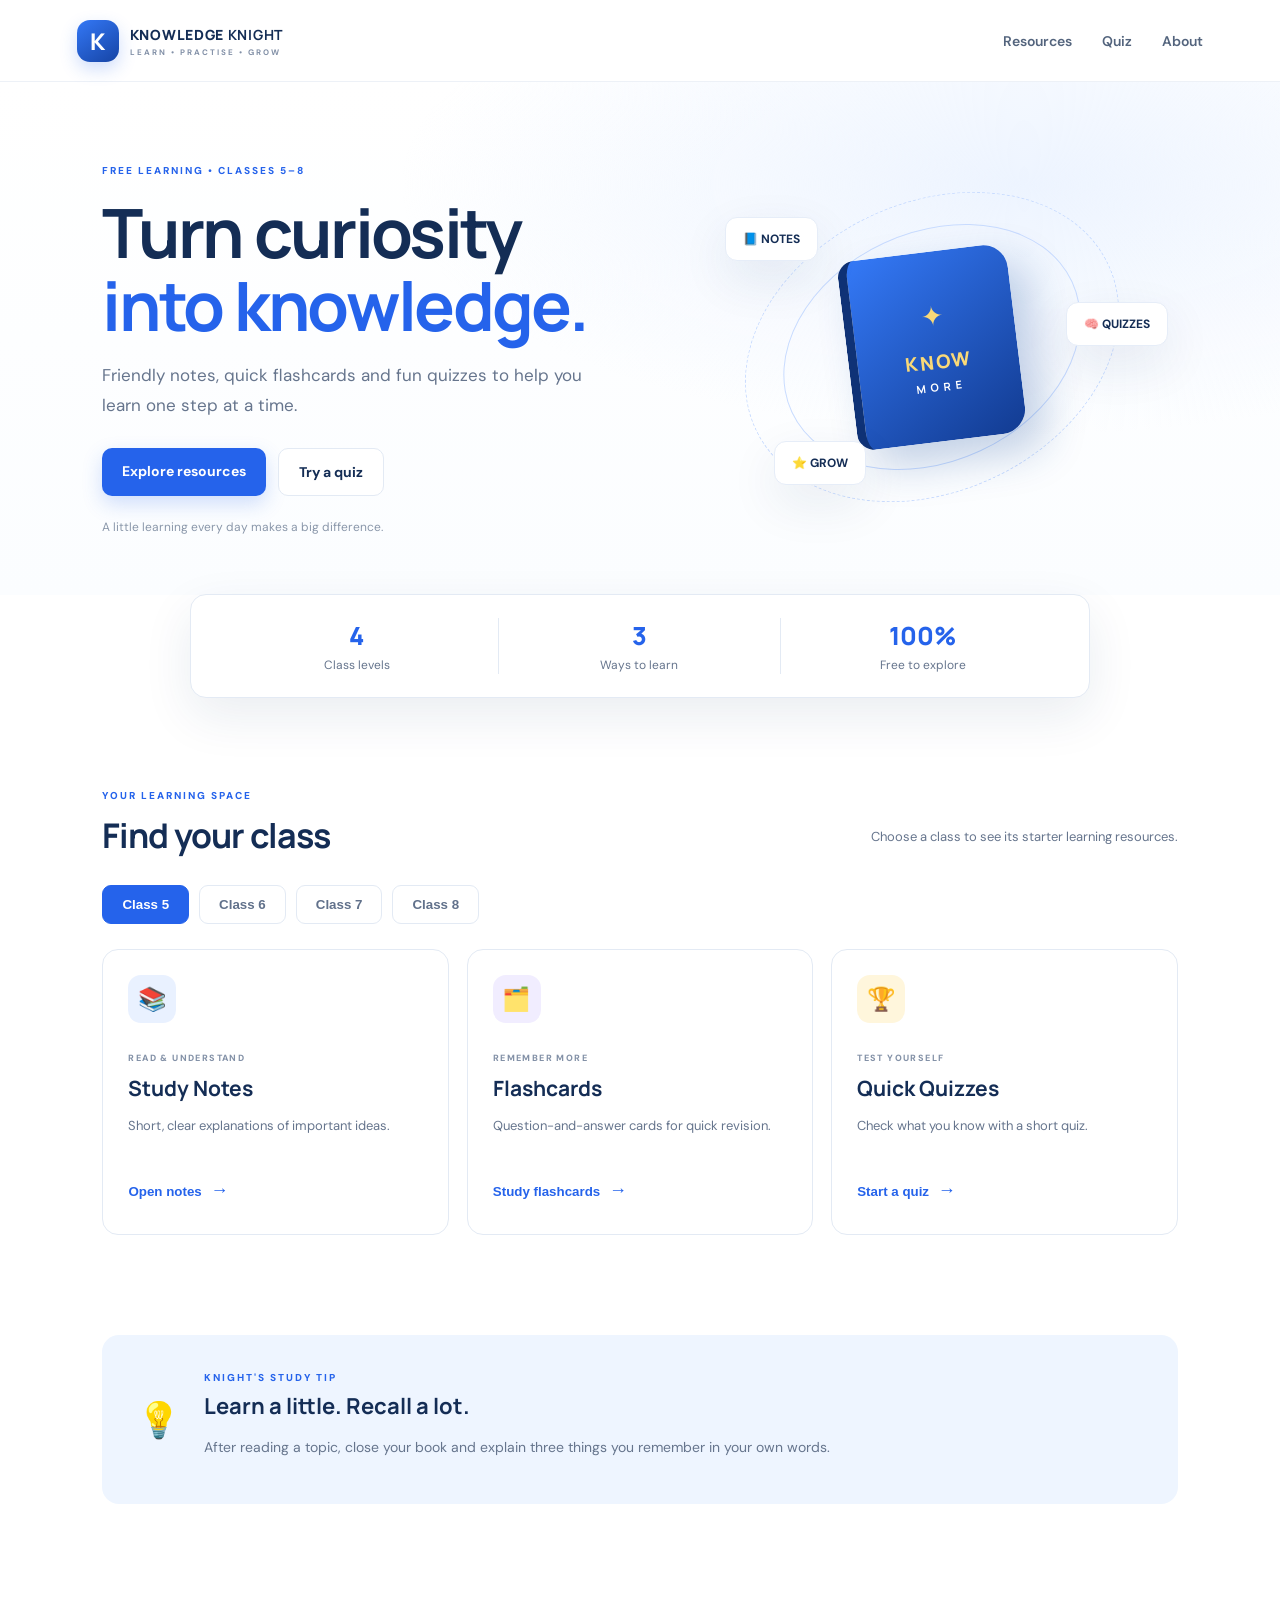
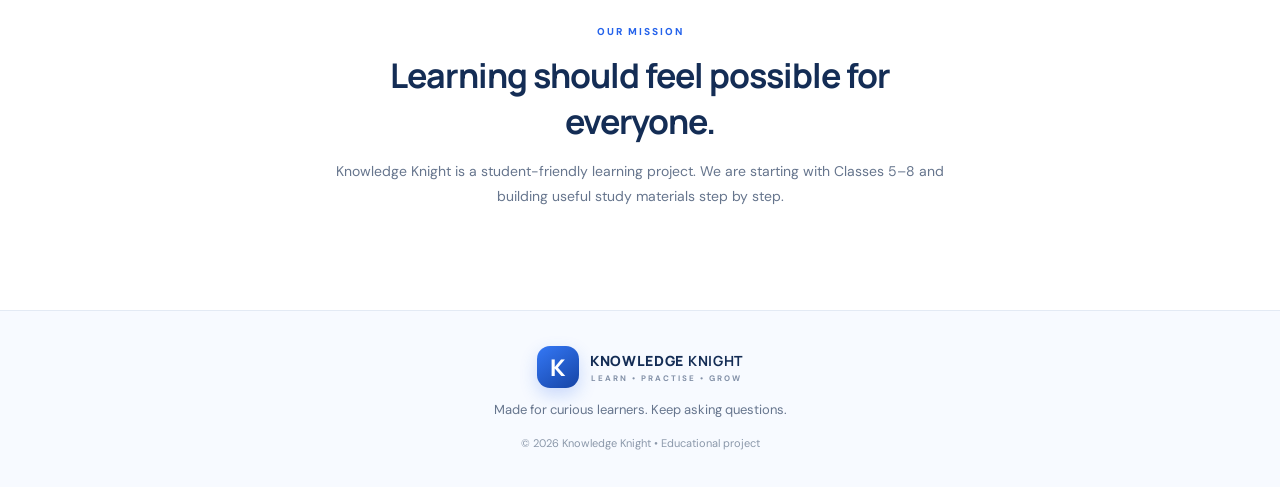
==== index.html @ db6063d5 "Add files via upload" ====
<!DOCTYPE html>
<html lang="en">
<head>
  <meta charset="UTF-8">
  <meta name="viewport" content="width=device-width, initial-scale=1.0">
  <meta name="description" content="Knowledge Knight — free study notes, flashcards and quizzes for Classes 5 to 8.">
  <title>Knowledge Knight | Learn. Practise. Grow.</title>
  <link rel="stylesheet" href="style.css">
</head>
<body>
  <header class="site-header">
    <a class="brand" href="#" aria-label="Knowledge Knight home">
      <span class="brand-mark">K</span>
      <span>KNOWLEDGE <b>KNIGHT</b><small>LEARN • PRACTISE • GROW</small></span>
    </a>
    <nav>
      <a href="#resources">Resources</a>
      <a href="#quiz">Quiz</a>
      <a href="#about">About</a>
    </nav>
  </header>

  <main>
    <section class="hero">
      <div class="hero-copy">
        <span class="eyebrow">FREE LEARNING • CLASSES 5–8</span>
        <h1>Turn curiosity<br><span>into knowledge.</span></h1>
        <p>Friendly notes, quick flashcards and fun quizzes to help you learn one step at a time.</p>
        <div class="hero-actions">
          <a class="btn primary" href="#resources">Explore resources</a>
          <a class="btn secondary" href="#quiz">Try a quiz</a>
        </div>
        <div class="hero-note">A little learning every day makes a big difference.</div>
      </div>
      <div class="hero-art" aria-hidden="true">
        <div class="orbit orbit-one"></div><div class="orbit orbit-two"></div>
        <div class="book">✦<span>KNOW</span><small>MORE</small></div>
        <div class="float-card card-a">📘 <b>NOTES</b></div>
        <div class="float-card card-b">🧠 <b>QUIZZES</b></div>
        <div class="float-card card-c">⭐ <b>GROW</b></div>
      </div>
    </section>

    <section class="quick-stats" aria-label="Platform features">
      <div><strong>4</strong><span>Class levels</span></div>
      <div><strong>3</strong><span>Ways to learn</span></div>
      <div><strong>100%</strong><span>Free to explore</span></div>
    </section>

    <section id="resources" class="section">
      <div class="section-heading">
        <div><span class="eyebrow">YOUR LEARNING SPACE</span><h2>Find your class</h2></div>
        <p>Choose a class to see its starter learning resources.</p>
      </div>
      <div class="class-picker" role="group" aria-label="Choose class">
        <button class="class-btn active" data-class="5">Class 5</button>
        <button class="class-btn" data-class="6">Class 6</button>
        <button class="class-btn" data-class="7">Class 7</button>
        <button class="class-btn" data-class="8">Class 8</button>
      </div>
      <div class="resource-grid">
        <article class="resource-card">
          <div class="resource-icon blue">📚</div><span class="tag">READ & UNDERSTAND</span>
          <h3>Study Notes</h3><p>Short, clear explanations of important ideas.</p>
          <button class="text-btn" data-open="notes">Open notes <span>→</span></button>
        </article>
        <article class="resource-card">
          <div class="resource-icon purple">🗂️</div><span class="tag">REMEMBER MORE</span>
          <h3>Flashcards</h3><p>Question-and-answer cards for quick revision.</p>
          <button class="text-btn" data-open="flashcards">Study flashcards <span>→</span></button>
        </article>
        <article class="resource-card">
          <div class="resource-icon yellow">🏆</div><span class="tag">TEST YOURSELF</span>
          <h3>Quick Quizzes</h3><p>Check what you know with a short quiz.</p>
          <button class="text-btn" data-open="quiz">Start a quiz <span>→</span></button>
        </article>
      </div>
    </section>

    <section id="learning-area" class="section learning-area" hidden>
      <div class="section-heading">
        <div><span class="eyebrow" id="content-eyebrow">CLASS 5</span><h2 id="content-title">Study notes</h2></div>
        <button class="close-btn" id="close-content" aria-label="Close resource">✕</button>
      </div>
      <div id="content-body"></div>
    </section>

    <section class="daily-tip">
      <div class="tip-icon">💡</div>
      <div><span class="eyebrow">KNIGHT'S STUDY TIP</span><h2>Learn a little. Recall a lot.</h2>
      <p>After reading a topic, close your book and explain three things you remember in your own words.</p></div>
    </section>

    <section id="about" class="about section">
      <span class="eyebrow">OUR MISSION</span><h2>Learning should feel possible for everyone.</h2>
      <p>Knowledge Knight is a student-friendly learning project. We are starting with Classes 5–8 and building useful study materials step by step.</p>
    </section>
  </main>

  <footer>
    <a class="brand footer-brand" href="#"><span class="brand-mark">K</span><span>KNOWLEDGE <b>KNIGHT</b><small>LEARN • PRACTISE • GROW</small></span></a>
    <p>Made for curious learners. Keep asking questions.</p>
    <small>© <span id="year"></span> Knowledge Knight • Educational project</small>
  </footer>
  <script src="script.js"></script>
</body>
</html>
---- style.css ----
@import url('https://fonts.googleapis.com/css2?family=DM+Sans:wght@400;500;600;700&family=Manrope:wght@500;600;700;800&display=swap');
:root{--navy:#142d55;--blue:#2563eb;--sky:#eaf2ff;--ink:#172b4d;--muted:#66758d;--line:#e3eaf4;--white:#fff;--shadow:0 18px 50px rgba(24,57,105,.09)}
*{box-sizing:border-box}html{scroll-behavior:smooth}body{margin:0;background:#fff;color:var(--ink);font-family:'DM Sans',sans-serif}a{color:inherit;text-decoration:none}.site-header{height:82px;padding:0 max(6vw,24px);display:flex;align-items:center;justify-content:space-between;border-bottom:1px solid #edf1f7;background:#ffffffed;position:sticky;top:0;z-index:5;backdrop-filter:blur(12px)}.brand{display:flex;align-items:center;gap:11px;font:800 14px Manrope,sans-serif;letter-spacing:.7px;color:var(--navy)}.brand-mark{width:42px;height:42px;border-radius:13px;background:linear-gradient(145deg,#3478f6,#1644a5);color:white;display:grid;place-items:center;font:800 23px Manrope;box-shadow:0 7px 17px #2563eb38}.brand small{display:block;font:700 8px 'DM Sans';letter-spacing:2px;color:#8290a7;margin-top:3px}.site-header nav{display:flex;gap:30px;color:#53647d;font-weight:600;font-size:14px}.site-header nav a:hover{color:var(--blue)}.hero{padding:76px max(8vw,28px) 60px;display:grid;grid-template-columns:1.05fr .95fr;align-items:center;gap:40px;background:radial-gradient(ellipse at 80% 20%,#edf4ff 0,transparent 43%),linear-gradient(180deg,#fff,#fbfdff)}.eyebrow{font-size:10px;font-weight:800;letter-spacing:2px;color:var(--blue)}h1,h2,h3{font-family:Manrope,sans-serif;color:var(--navy)}h1{font-size:clamp(42px,5.4vw,68px);line-height:1.08;letter-spacing:-2.7px;margin:17px 0}h1 span{color:var(--blue)}.hero-copy>p{font-size:17px;line-height:1.8;color:var(--muted);max-width:490px}.hero-actions{display:flex;gap:12px;margin-top:27px}.btn{padding:14px 20px;border-radius:10px;font-weight:700;font-size:14px;display:inline-block}.primary{background:var(--blue);color:#fff;box-shadow:0 8px 20px #2563eb35}.secondary{background:#fff;border:1px solid var(--line);color:var(--navy)}.hero-note{margin-top:23px;font-size:12px;color:#8a97aa}.hero-art{height:340px;position:relative;display:grid;place-items:center}.orbit{position:absolute;border:1px solid #c9dcff;border-radius:50%;transform:rotate(-25deg)}.orbit-one{width:310px;height:230px}.orbit-two{width:390px;height:290px;border-style:dashed}.book{width:170px;height:190px;border-radius:17px 25px 25px 17px;background:linear-gradient(145deg,#3479f7,#123b91);box-shadow:18px 20px 40px #174b9c40;color:#f9d978;display:flex;align-items:center;justify-content:center;flex-direction:column;font-size:27px;transform:rotate(-7deg);border-left:9px solid #0f3276}.book span{font:800 19px Manrope;letter-spacing:2px;margin-top:15px}.book small{font:700 11px Manrope;letter-spacing:5px;color:#fff;margin-top:5px}.float-card{position:absolute;background:white;border:1px solid #e6edf8;box-shadow:var(--shadow);padding:13px 17px;border-radius:12px;font-size:12px;color:var(--navy)}.card-a{top:40px;left:8%}.card-b{right:2%;top:125px}.card-c{bottom:32px;left:18%}.quick-stats{margin:-1px auto 0;max-width:900px;padding:23px 25px;display:grid;grid-template-columns:repeat(3,1fr);background:white;border:1px solid var(--line);border-radius:16px;box-shadow:var(--shadow);position:relative}.quick-stats div{text-align:center;border-right:1px solid var(--line)}.quick-stats div:last-child{border:0}.quick-stats strong{display:block;font:800 25px Manrope;color:var(--blue)}.quick-stats span{font-size:12px;color:var(--muted)}.section{padding:85px max(8vw,28px)}.section-heading{display:flex;justify-content:space-between;align-items:end;gap:20px;margin-bottom:27px}.section-heading h2,.about h2{font-size:34px;letter-spacing:-1px;margin:8px 0 0}.section-heading p{color:var(--muted);font-size:13px}.class-picker{display:flex;gap:10px;margin-bottom:25px;flex-wrap:wrap}.class-btn{border:1px solid var(--line);background:white;color:#61718b;padding:11px 19px;border-radius:9px;font-weight:700;cursor:pointer}.class-btn.active,.class-btn:hover{background:var(--blue);color:white;border-color:var(--blue)}.resource-grid{display:grid;grid-template-columns:repeat(3,1fr);gap:18px}.resource-card{border:1px solid var(--line);border-radius:16px;padding:25px;background:white;transition:.2s}.resource-card:hover{transform:translateY(-5px);box-shadow:var(--shadow)}.resource-icon{width:48px;height:48px;border-radius:13px;display:grid;place-items:center;font-size:23px;margin-bottom:22px}.blue{background:#e9f1ff}.purple{background:#f1edff}.yellow{background:#fff6dc}.tag{font-size:9px;letter-spacing:1.4px;color:#8391a7;font-weight:800}.resource-card h3{font-size:21px;margin:8px 0}.resource-card p{font-size:13px;line-height:1.7;color:var(--muted);min-height:44px}.text-btn{border:0;background:none;padding:8px 0;color:var(--blue);font-weight:800;cursor:pointer}.text-btn span{font-size:18px;margin-left:5px}.learning-area{padding-top:10px;background:#f8fbff;border-top:1px solid var(--line);border-bottom:1px solid var(--line)}.close-btn{border:1px solid var(--line);background:white;border-radius:9px;padding:10px 13px;cursor:pointer}.content-panel{background:white;border:1px solid var(--line);border-radius:14px;padding:24px;line-height:1.8;color:#52627a}.content-panel h3{margin-top:0}.flashcard{border:1px solid #dce7f8;border-radius:14px;padding:28px;text-align:center;background:linear-gradient(140deg,#f7faff,#fff);max-width:550px;margin:12px auto}.flashcard strong{display:block;font:700 21px Manrope;color:var(--navy);margin:18px 0}.quiz-question{background:#fff;border:1px solid var(--line);padding:20px;border-radius:13px;margin:13px 0}.quiz-question h3{font-size:16px}.answer{display:block;width:100%;text-align:left;padding:11px 13px;margin:8px 0;border:1px solid var(--line);border-radius:9px;background:#fff;color:var(--ink);cursor:pointer}.answer:hover{border-color:var(--blue);background:#f4f8ff}.answer.correct{border-color:#20a36b;background:#eafff4}.answer.wrong{border-color:#dc5555;background:#fff0f0}.daily-tip{margin:15px max(8vw,28px) 30px;padding:30px 35px;background:#eef5ff;border-radius:17px;display:flex;align-items:center;gap:23px}.tip-icon{font-size:35px}.daily-tip h2{margin:5px 0;font-size:22px}.daily-tip p,.about p{color:var(--muted);line-height:1.8;font-size:14px}.about{max-width:900px;text-align:center;margin:auto}.about h2{max-width:650px;margin:12px auto}.about p{max-width:620px;margin:15px auto}footer{padding:35px max(8vw,28px);background:#f7faff;text-align:center;border-top:1px solid var(--line)}.footer-brand{justify-content:center}footer p{font-size:13px;color:var(--muted)}footer>small{font-size:11px;color:#8b98aa}
@media(max-width:760px){.site-header{height:auto;min-height:72px;padding:14px 20px;align-items:flex-start;gap:15px}.site-header nav{gap:13px;flex-wrap:wrap;justify-content:flex-end;font-size:12px;padding-top:10px}.hero{grid-template-columns:1fr;padding-top:55px}.hero-art{height:280px}.quick-stats{margin:0 18px}.section{padding:65px 22px}.section-heading{display:block}.resource-grid{grid-template-columns:1fr}.resource-card p{min-height:0}.daily-tip{margin:10px 20px 25px;padding:23px;align-items:flex-start}.section-heading h2,.about h2{font-size:29px}}
@media(max-width:430px){.brand{font-size:11px}.brand-mark{width:36px;height:36px}.site-header nav{gap:9px;font-size:11px}.hero-actions{flex-wrap:wrap}.orbit-two{width:320px}.quick-stats{padding:18px 8px}.quick-stats strong{font-size:21px}.quick-stats span{font-size:10px}}
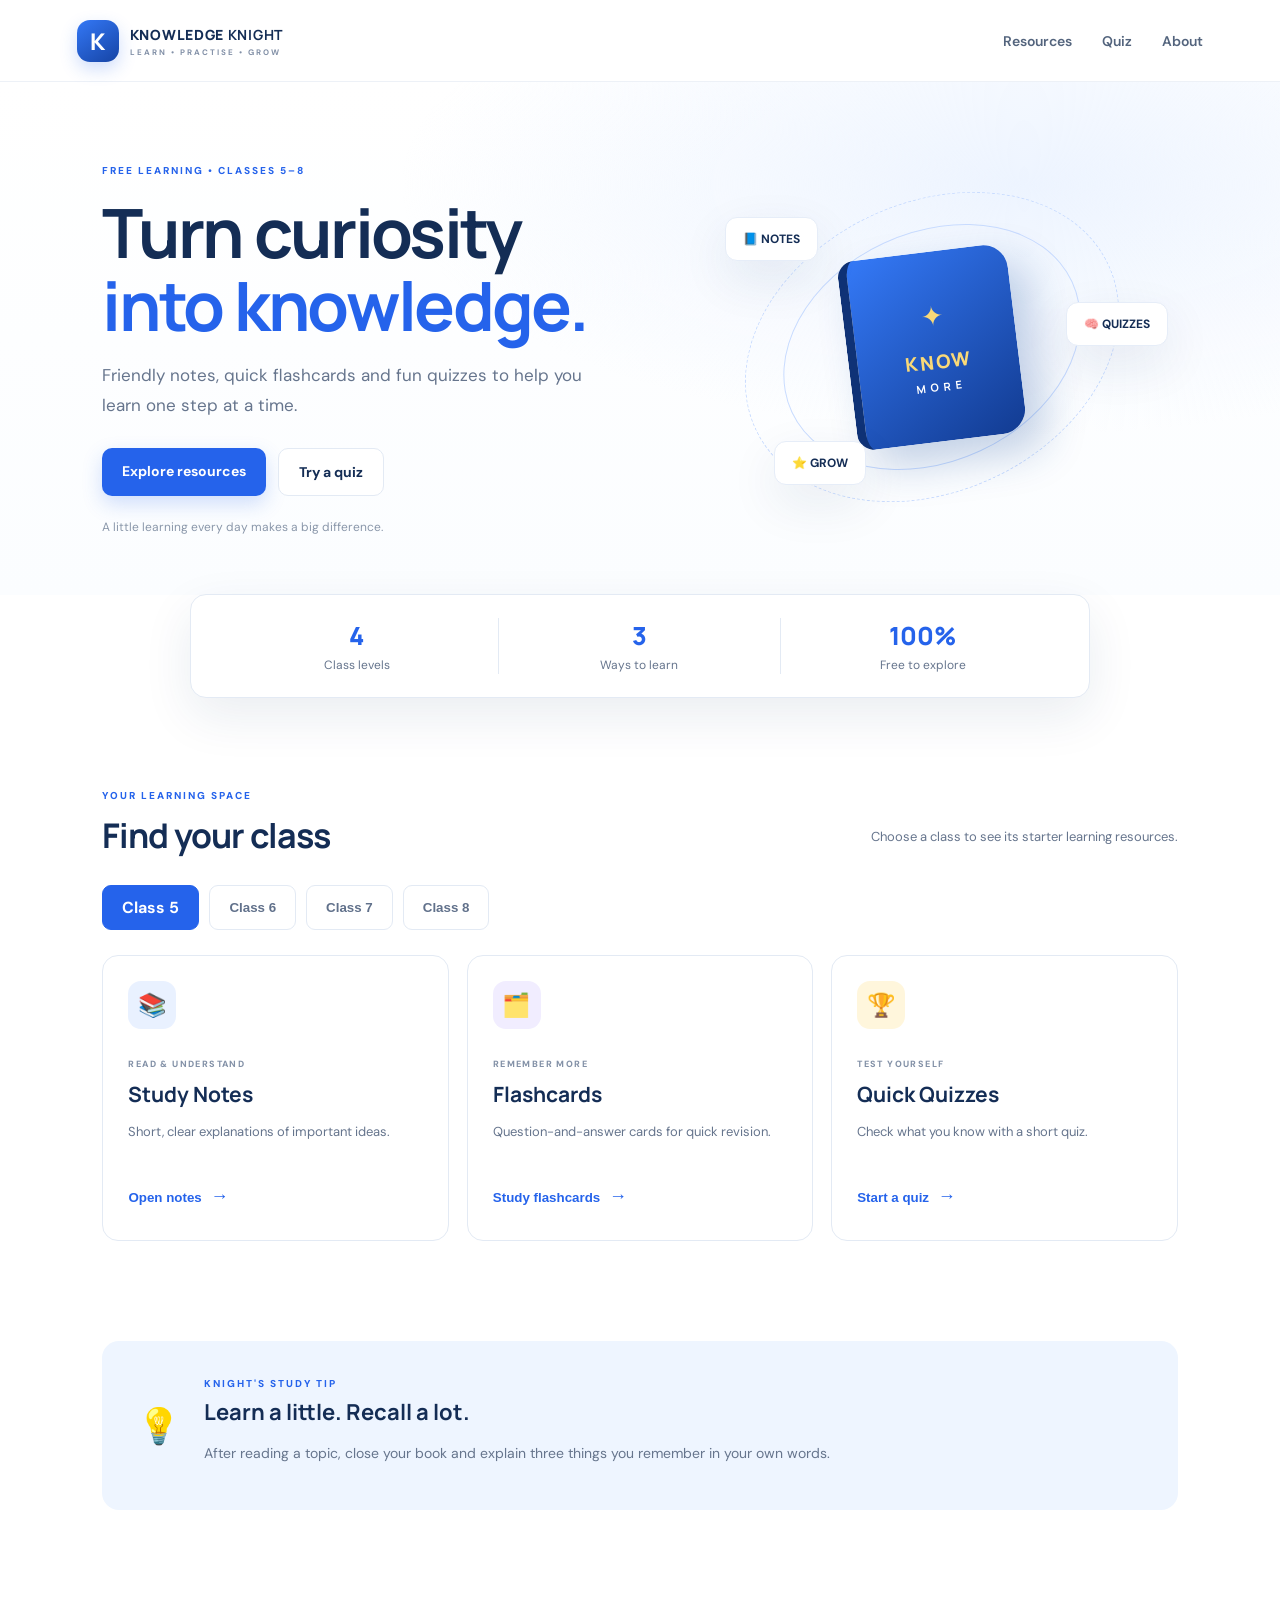
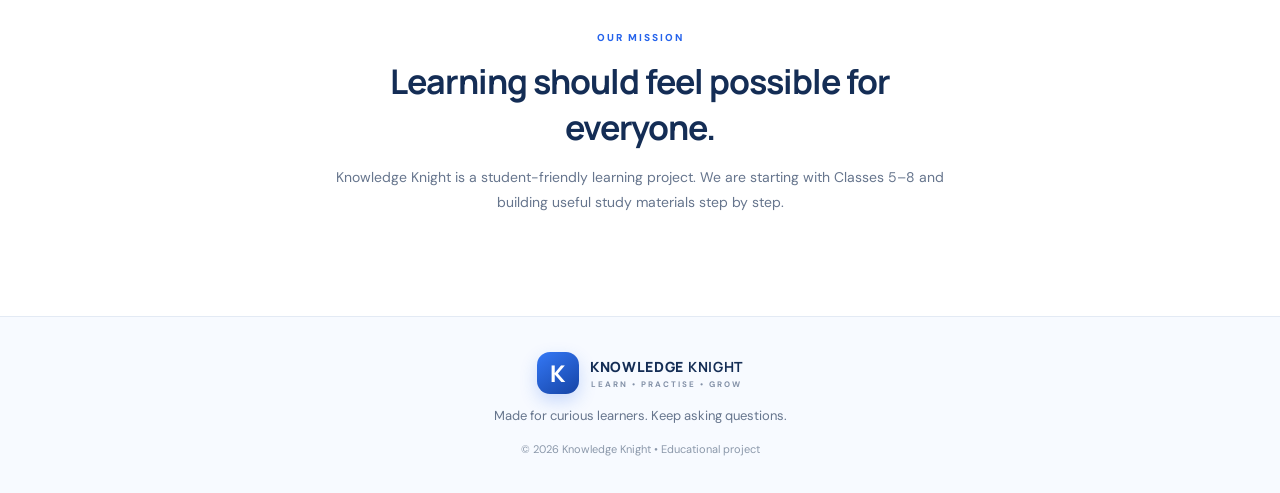
==== commit a2ab6aa2: "Update index.html" ====
--- a/index.html
+++ b/index.html
@@ -53,7 +53,7 @@
         <p>Choose a class to see its starter learning resources.</p>
       </div>
       <div class="class-picker" role="group" aria-label="Choose class">
-        <button class="class-btn active" data-class="5">Class 5</button>
+       <a class="class-btn active" href="class5/">Class 5</a>
         <button class="class-btn" data-class="6">Class 6</button>
         <button class="class-btn" data-class="7">Class 7</button>
         <button class="class-btn" data-class="8">Class 8</button>
@@ -104,4 +104,4 @@
   </footer>
   <script src="script.js"></script>
 </body>
-</html>+</html>
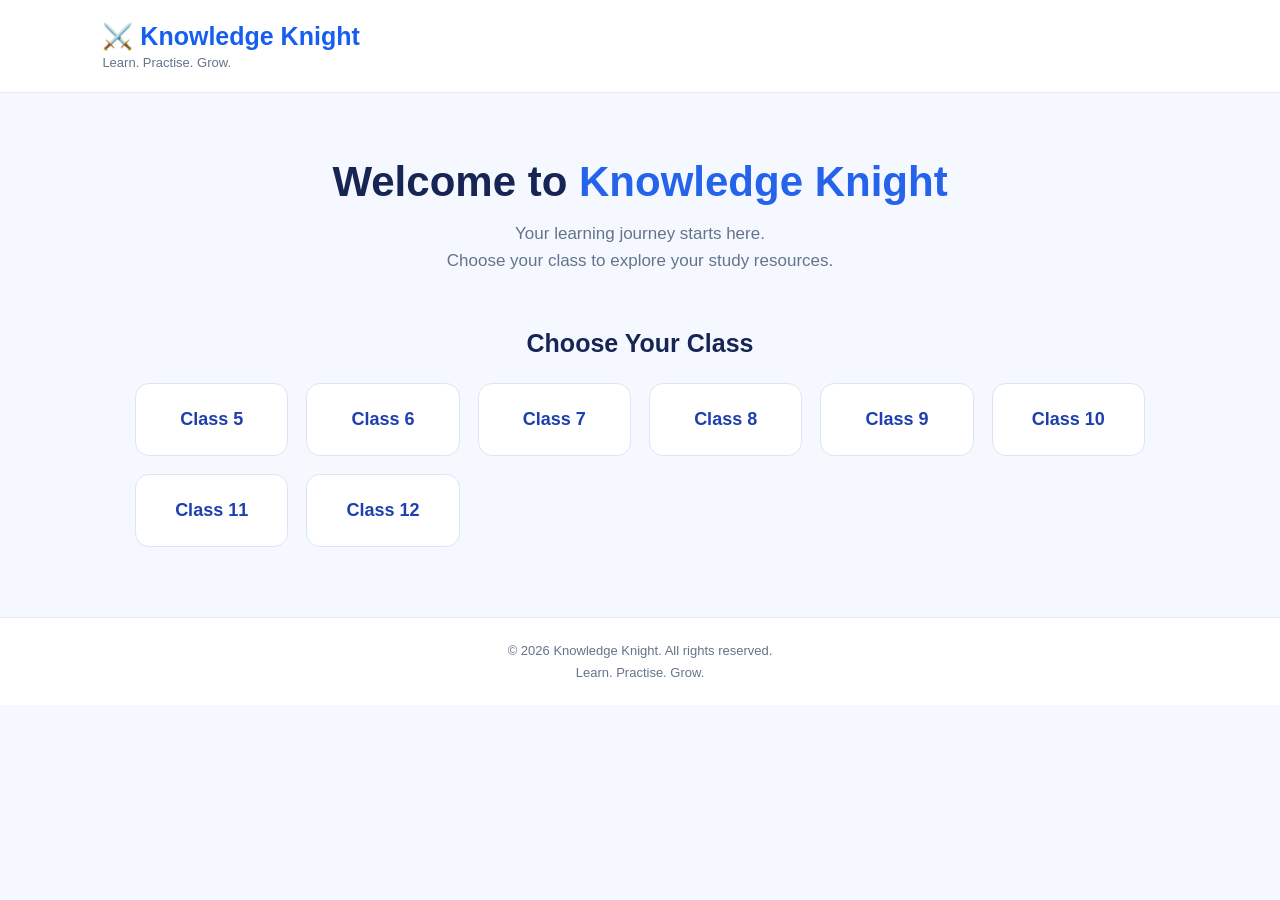
==== commit 441a64cf: "Update index.html" ====
--- a/index.html
+++ b/index.html
@@ -1,107 +1,279 @@
+
 <!DOCTYPE html>
 <html lang="en">
 <head>
   <meta charset="UTF-8">
   <meta name="viewport" content="width=device-width, initial-scale=1.0">
-  <meta name="description" content="Knowledge Knight — free study notes, flashcards and quizzes for Classes 5 to 8.">
+  <meta name="description" content="Knowledge Knight - Learn. Practise. Grow.">
   <title>Knowledge Knight | Learn. Practise. Grow.</title>
-  <link rel="stylesheet" href="style.css">
+
+  <style>
+    * {
+      margin: 0;
+      padding: 0;
+      box-sizing: border-box;
+    }
+
+    body {
+      font-family: Arial, sans-serif;
+      background: #f5f8ff;
+      color: #172554;
+    }
+
+    header {
+      background: white;
+      padding: 22px 8%;
+      display: flex;
+      justify-content: space-between;
+      align-items: center;
+      border-bottom: 1px solid #e5eaf5;
+    }
+
+    .logo {
+      font-size: 25px;
+      font-weight: bold;
+      color: #155eef;
+    }
+
+    .tagline {
+      color: #64748b;
+      font-size: 13px;
+      margin-top: 4px;
+    }
+
+    .hero {
+      text-align: center;
+      padding: 65px 20px 35px;
+    }
+
+    .hero h1 {
+      font-size: 42px;
+      margin-bottom: 14px;
+    }
+
+    .hero h1 span {
+      color: #2563eb;
+    }
+
+    .hero p {
+      color: #64748b;
+      font-size: 17px;
+      line-height: 1.6;
+    }
+
+    .classes {
+      max-width: 1050px;
+      margin: 20px auto 70px;
+      padding: 0 20px;
+    }
+
+    .section-title {
+      text-align: center;
+      font-size: 25px;
+      margin-bottom: 25px;
+    }
+
+    .class-grid {
+      display: grid;
+      grid-template-columns: repeat(auto-fit, minmax(145px, 1fr));
+      gap: 18px;
+    }
+
+    .class-btn {
+      background: white;
+      border: 1px solid #dbe5f5;
+      border-radius: 14px;
+      padding: 25px 15px;
+      font-size: 18px;
+      font-weight: bold;
+      color: #1e40af;
+      cursor: pointer;
+      transition: 0.2s;
+    }
+
+    .class-btn:hover,
+    .class-btn.active {
+      background: #2563eb;
+      color: white;
+      border-color: #2563eb;
+      transform: translateY(-3px);
+    }
+
+    .resource-panel {
+      display: none;
+      background: white;
+      border: 1px solid #dbe5f5;
+      border-radius: 18px;
+      padding: 30px;
+      margin-top: 30px;
+      box-shadow: 0 8px 25px rgba(30, 64, 175, 0.06);
+    }
+
+    .resource-panel.show {
+      display: block;
+    }
+
+    .resource-panel h2 {
+      margin-bottom: 8px;
+      font-size: 25px;
+    }
+
+    .resource-panel > p {
+      color: #64748b;
+      margin-bottom: 23px;
+    }
+
+    .resource-grid {
+      display: grid;
+      grid-template-columns: repeat(auto-fit, minmax(180px, 1fr));
+      gap: 16px;
+    }
+
+    .resource-card {
+      display: block;
+      text-decoration: none;
+      background: #f5f8ff;
+      border: 1px solid #e0e9fb;
+      border-radius: 13px;
+      padding: 23px;
+      color: #1e40af;
+      transition: 0.2s;
+    }
+
+    .resource-card:hover {
+      background: #eaf1ff;
+      border-color: #2563eb;
+      transform: translateY(-3px);
+    }
+
+    .resource-card h3 {
+      margin-bottom: 8px;
+      font-size: 19px;
+    }
+
+    .resource-card p {
+      color: #64748b;
+      font-size: 13px;
+      line-height: 1.5;
+    }
+
+    footer {
+      background: white;
+      border-top: 1px solid #e5eaf5;
+      text-align: center;
+      padding: 25px 15px;
+      color: #64748b;
+      font-size: 13px;
+    }
+
+    @media (max-width: 600px) {
+      .hero h1 {
+        font-size: 32px;
+      }
+
+      header {
+        padding: 18px 5%;
+      }
+
+      .resource-panel {
+        padding: 20px;
+      }
+    }
+  </style>
 </head>
+
 <body>
-  <header class="site-header">
-    <a class="brand" href="#" aria-label="Knowledge Knight home">
-      <span class="brand-mark">K</span>
-      <span>KNOWLEDGE <b>KNIGHT</b><small>LEARN • PRACTISE • GROW</small></span>
-    </a>
-    <nav>
-      <a href="#resources">Resources</a>
-      <a href="#quiz">Quiz</a>
-      <a href="#about">About</a>
-    </nav>
+
+  <header>
+    <div>
+      <div class="logo">⚔️ Knowledge Knight</div>
+      <div class="tagline">Learn. Practise. Grow.</div>
+    </div>
   </header>
 
-  <main>
-    <section class="hero">
-      <div class="hero-copy">
-        <span class="eyebrow">FREE LEARNING • CLASSES 5–8</span>
-        <h1>Turn curiosity<br><span>into knowledge.</span></h1>
-        <p>Friendly notes, quick flashcards and fun quizzes to help you learn one step at a time.</p>
-        <div class="hero-actions">
-          <a class="btn primary" href="#resources">Explore resources</a>
-          <a class="btn secondary" href="#quiz">Try a quiz</a>
-        </div>
-        <div class="hero-note">A little learning every day makes a big difference.</div>
-      </div>
-      <div class="hero-art" aria-hidden="true">
-        <div class="orbit orbit-one"></div><div class="orbit orbit-two"></div>
-        <div class="book">✦<span>KNOW</span><small>MORE</small></div>
-        <div class="float-card card-a">📘 <b>NOTES</b></div>
-        <div class="float-card card-b">🧠 <b>QUIZZES</b></div>
-        <div class="float-card card-c">⭐ <b>GROW</b></div>
+  <section class="hero">
+    <h1>Welcome to <span>Knowledge Knight</span></h1>
+    <p>Your learning journey starts here.<br>
+       Choose your class to explore your study resources.</p>
+  </section>
+
+  <main class="classes">
+    <h2 class="section-title">Choose Your Class</h2>
+
+    <div class="class-grid">
+      <button class="class-btn" data-class="5">Class 5</button>
+      <button class="class-btn" data-class="6">Class 6</button>
+      <button class="class-btn" data-class="7">Class 7</button>
+      <button class="class-btn" data-class="8">Class 8</button>
+      <button class="class-btn" data-class="9">Class 9</button>
+      <button class="class-btn" data-class="10">Class 10</button>
+      <button class="class-btn" data-class="11">Class 11</button>
+      <button class="class-btn" data-class="12">Class 12</button>
+    </div>
+
+    <section class="resource-panel" id="resourcePanel">
+      <h2 id="selectedClass">Class 5</h2>
+      <p>Choose the resource you want to explore.</p>
+
+      <div class="resource-grid" id="resourceGrid">
       </div>
     </section>
-
-    <section class="quick-stats" aria-label="Platform features">
-      <div><strong>4</strong><span>Class levels</span></div>
-      <div><strong>3</strong><span>Ways to learn</span></div>
-      <div><strong>100%</strong><span>Free to explore</span></div>
-    </section>
-
-    <section id="resources" class="section">
-      <div class="section-heading">
-        <div><span class="eyebrow">YOUR LEARNING SPACE</span><h2>Find your class</h2></div>
-        <p>Choose a class to see its starter learning resources.</p>
-      </div>
-      <div class="class-picker" role="group" aria-label="Choose class">
-       <a class="class-btn active" href="class5/">Class 5</a>
-        <button class="class-btn" data-class="6">Class 6</button>
-        <button class="class-btn" data-class="7">Class 7</button>
-        <button class="class-btn" data-class="8">Class 8</button>
-      </div>
-      <div class="resource-grid">
-        <article class="resource-card">
-          <div class="resource-icon blue">📚</div><span class="tag">READ & UNDERSTAND</span>
-          <h3>Study Notes</h3><p>Short, clear explanations of important ideas.</p>
-          <button class="text-btn" data-open="notes">Open notes <span>→</span></button>
-        </article>
-        <article class="resource-card">
-          <div class="resource-icon purple">🗂️</div><span class="tag">REMEMBER MORE</span>
-          <h3>Flashcards</h3><p>Question-and-answer cards for quick revision.</p>
-          <button class="text-btn" data-open="flashcards">Study flashcards <span>→</span></button>
-        </article>
-        <article class="resource-card">
-          <div class="resource-icon yellow">🏆</div><span class="tag">TEST YOURSELF</span>
-          <h3>Quick Quizzes</h3><p>Check what you know with a short quiz.</p>
-          <button class="text-btn" data-open="quiz">Start a quiz <span>→</span></button>
-        </article>
-      </div>
-    </section>
-
-    <section id="learning-area" class="section learning-area" hidden>
-      <div class="section-heading">
-        <div><span class="eyebrow" id="content-eyebrow">CLASS 5</span><h2 id="content-title">Study notes</h2></div>
-        <button class="close-btn" id="close-content" aria-label="Close resource">✕</button>
-      </div>
-      <div id="content-body"></div>
-    </section>
-
-    <section class="daily-tip">
-      <div class="tip-icon">💡</div>
-      <div><span class="eyebrow">KNIGHT'S STUDY TIP</span><h2>Learn a little. Recall a lot.</h2>
-      <p>After reading a topic, close your book and explain three things you remember in your own words.</p></div>
-    </section>
-
-    <section id="about" class="about section">
-      <span class="eyebrow">OUR MISSION</span><h2>Learning should feel possible for everyone.</h2>
-      <p>Knowledge Knight is a student-friendly learning project. We are starting with Classes 5–8 and building useful study materials step by step.</p>
-    </section>
   </main>
 
   <footer>
-    <a class="brand footer-brand" href="#"><span class="brand-mark">K</span><span>KNOWLEDGE <b>KNIGHT</b><small>LEARN • PRACTISE • GROW</small></span></a>
-    <p>Made for curious learners. Keep asking questions.</p>
-    <small>© <span id="year"></span> Knowledge Knight • Educational project</small>
+    <p>© 2026 Knowledge Knight. All rights reserved.</p>
+    <p style="margin-top: 7px;">Learn. Practise. Grow.</p>
   </footer>
-  <script src="script.js"></script>
+
+  <script>
+    const classButtons = document.querySelectorAll(".class-btn");
+    const resourcePanel = document.getElementById("resourcePanel");
+    const selectedClass = document.getElementById("selectedClass");
+    const resourceGrid = document.getElementById("resourceGrid");
+
+    const resources = [
+      {
+        name: "Notes",
+        description: "Understand topics with study notes.",
+        folder: "notes"
+      },
+      {
+        name: "Flashcards",
+        description: "Revise important concepts and facts.",
+        folder: "flashcards"
+      },
+      {
+        name: "Quizzes",
+        description: "Test your knowledge with quizzes.",
+        folder: "quizzes"
+      }
+    ];
+
+    classButtons.forEach(button => {
+      button.addEventListener("click", () => {
+        const classNumber = button.dataset.class;
+
+        classButtons.forEach(btn => btn.classList.remove("active"));
+        button.classList.add("active");
+
+        selectedClass.textContent = `Class ${classNumber}`;
+
+        resourceGrid.innerHTML = resources.map(resource => `
+          <a class="resource-card"
+             href="class${classNumber}-${resource.folder}/">
+            <h3>${resource.name} →</h3>
+            <p>${resource.description}</p>
+          </a>
+        `).join("");
+
+        resourcePanel.classList.add("show");
+        resourcePanel.scrollIntoView({
+          behavior: "smooth",
+          block: "nearest"
+        });
+      });
+    });
+  </script>
+
 </body>
 </html>
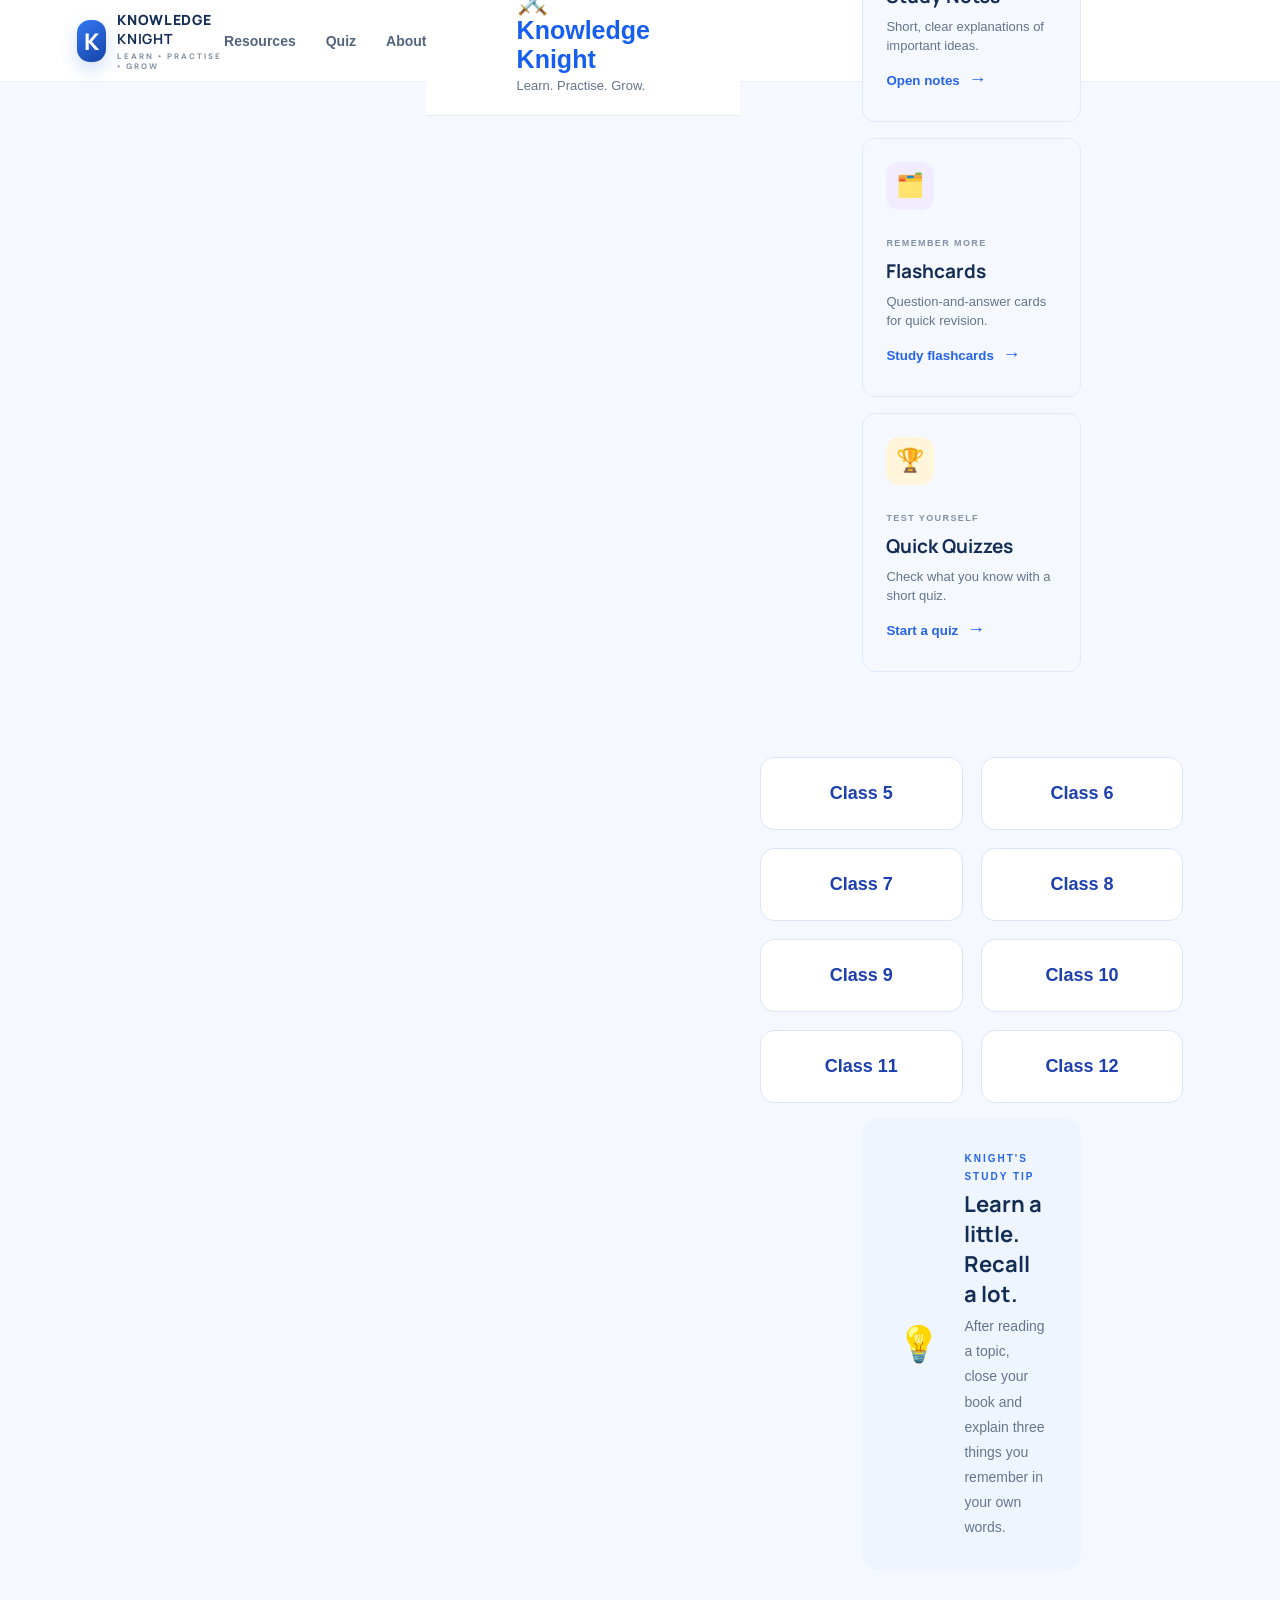
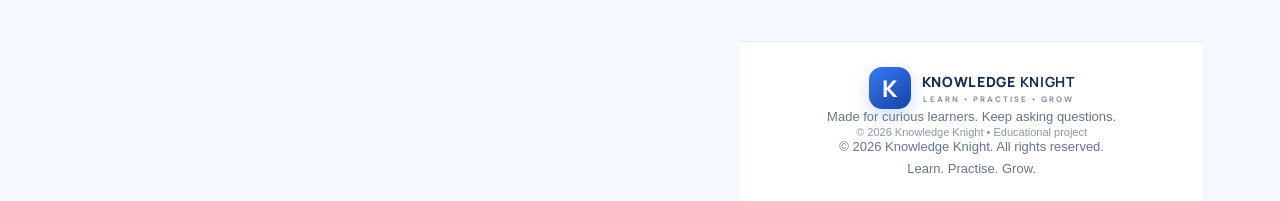
==== commit 5aa69169: "Update index.html" ====
--- a/index.html
+++ b/index.html
@@ -1,11 +1,12 @@
-
 <!DOCTYPE html>
 <html lang="en">
 <head>
   <meta charset="UTF-8">
   <meta name="viewport" content="width=device-width, initial-scale=1.0">
+  <meta name="description" content="Knowledge Knight — free study notes, flashcards and quizzes for Classes 5 to 8.">
   <meta name="description" content="Knowledge Knight - Learn. Practise. Grow.">
   <title>Knowledge Knight | Learn. Practise. Grow.</title>
+  <link rel="stylesheet" href="style.css">
 
   <style>
     * {
@@ -183,6 +184,16 @@
 </head>
 
 <body>
+  <header class="site-header">
+    <a class="brand" href="#" aria-label="Knowledge Knight home">
+      <span class="brand-mark">K</span>
+      <span>KNOWLEDGE <b>KNIGHT</b><small>LEARN • PRACTISE • GROW</small></span>
+    </a>
+    <nav>
+      <a href="#resources">Resources</a>
+      <a href="#quiz">Quiz</a>
+      <a href="#about">About</a>
+    </nav>
 
   <header>
     <div>
@@ -191,15 +202,69 @@
     </div>
   </header>
 
+  <main>
+    <section class="hero">
+      <div class="hero-copy">
+        <span class="eyebrow">FREE LEARNING • CLASSES 5–8</span>
+        <h1>Turn curiosity<br><span>into knowledge.</span></h1>
+        <p>Friendly notes, quick flashcards and fun quizzes to help you learn one step at a time.</p>
+        <div class="hero-actions">
+          <a class="btn primary" href="#resources">Explore resources</a>
+          <a class="btn secondary" href="#quiz">Try a quiz</a>
+        </div>
+        <div class="hero-note">A little learning every day makes a big difference.</div>
+      </div>
+      <div class="hero-art" aria-hidden="true">
+        <div class="orbit orbit-one"></div><div class="orbit orbit-two"></div>
+        <div class="book">✦<span>KNOW</span><small>MORE</small></div>
+        <div class="float-card card-a">📘 <b>NOTES</b></div>
+        <div class="float-card card-b">🧠 <b>QUIZZES</b></div>
+        <div class="float-card card-c">⭐ <b>GROW</b></div>
+      </div>
+    </section>
   <section class="hero">
     <h1>Welcome to <span>Knowledge Knight</span></h1>
     <p>Your learning journey starts here.<br>
        Choose your class to explore your study resources.</p>
   </section>
 
+    <section class="quick-stats" aria-label="Platform features">
+      <div><strong>4</strong><span>Class levels</span></div>
+      <div><strong>3</strong><span>Ways to learn</span></div>
+      <div><strong>100%</strong><span>Free to explore</span></div>
+    </section>
   <main class="classes">
     <h2 class="section-title">Choose Your Class</h2>
 
+    <section id="resources" class="section">
+      <div class="section-heading">
+        <div><span class="eyebrow">YOUR LEARNING SPACE</span><h2>Find your class</h2></div>
+        <p>Choose a class to see its starter learning resources.</p>
+      </div>
+      <div class="class-picker" role="group" aria-label="Choose class">
+      <a class="class-btn active" href="/class5/">Class 5</a>
+        <button class="class-btn" data-class="6">Class 6</button>
+        <button class="class-btn" data-class="7">Class 7</button>
+        <button class="class-btn" data-class="8">Class 8</button>
+      </div>
+      <div class="resource-grid">
+        <article class="resource-card">
+          <div class="resource-icon blue">📚</div><span class="tag">READ & UNDERSTAND</span>
+          <h3>Study Notes</h3><p>Short, clear explanations of important ideas.</p>
+          <button class="text-btn" data-open="notes">Open notes <span>→</span></button>
+        </article>
+        <article class="resource-card">
+          <div class="resource-icon purple">🗂️</div><span class="tag">REMEMBER MORE</span>
+          <h3>Flashcards</h3><p>Question-and-answer cards for quick revision.</p>
+          <button class="text-btn" data-open="flashcards">Study flashcards <span>→</span></button>
+        </article>
+        <article class="resource-card">
+          <div class="resource-icon yellow">🏆</div><span class="tag">TEST YOURSELF</span>
+          <h3>Quick Quizzes</h3><p>Check what you know with a short quiz.</p>
+          <button class="text-btn" data-open="quiz">Start a quiz <span>→</span></button>
+        </article>
+      </div>
+    </section>
     <div class="class-grid">
       <button class="class-btn" data-class="5">Class 5</button>
       <button class="class-btn" data-class="6">Class 6</button>
@@ -211,19 +276,39 @@
       <button class="class-btn" data-class="12">Class 12</button>
     </div>
 
+    <section id="learning-area" class="section learning-area" hidden>
+      <div class="section-heading">
+        <div><span class="eyebrow" id="content-eyebrow">CLASS 5</span><h2 id="content-title">Study notes</h2></div>
+        <button class="close-btn" id="close-content" aria-label="Close resource">✕</button>
+      </div>
+      <div id="content-body"></div>
+    </section>
+
+    <section class="daily-tip">
+      <div class="tip-icon">💡</div>
+      <div><span class="eyebrow">KNIGHT'S STUDY TIP</span><h2>Learn a little. Recall a lot.</h2>
+      <p>After reading a topic, close your book and explain three things you remember in your own words.</p></div>
+    </section>
     <section class="resource-panel" id="resourcePanel">
       <h2 id="selectedClass">Class 5</h2>
       <p>Choose the resource you want to explore.</p>
 
+    <section id="about" class="about section">
+      <span class="eyebrow">OUR MISSION</span><h2>Learning should feel possible for everyone.</h2>
+      <p>Knowledge Knight is a student-friendly learning project. We are starting with Classes 5–8 and building useful study materials step by step.</p>
       <div class="resource-grid" id="resourceGrid">
       </div>
     </section>
   </main>
 
   <footer>
+    <a class="brand footer-brand" href="#"><span class="brand-mark">K</span><span>KNOWLEDGE <b>KNIGHT</b><small>LEARN • PRACTISE • GROW</small></span></a>
+    <p>Made for curious learners. Keep asking questions.</p>
+    <small>© <span id="year"></span> Knowledge Knight • Educational project</small>
     <p>© 2026 Knowledge Knight. All rights reserved.</p>
     <p style="margin-top: 7px;">Learn. Practise. Grow.</p>
   </footer>
+  <script src="script.js"></script>
 
   <script>
     const classButtons = document.querySelectorAll(".class-btn");
@@ -260,7 +345,7 @@
 
         resourceGrid.innerHTML = resources.map(resource => `
           <a class="resource-card"
-             href="class${classNumber}-${resource.folder}/">
+             href="classclassNumber-{resource.folder}/">
             <h3>${resource.name} →</h3>
             <p>${resource.description}</p>
           </a>
@@ -277,3 +362,4 @@
 
 </body>
 </html>
+
--- a/style.css
+++ b/style.css
@@ -0,0 +1,5 @@
+@import url('https://fonts.googleapis.com/css2?family=DM+Sans:wght@400;500;600;700&family=Manrope:wght@500;600;700;800&display=swap');
+:root{--navy:#142d55;--blue:#2563eb;--sky:#eaf2ff;--ink:#172b4d;--muted:#66758d;--line:#e3eaf4;--white:#fff;--shadow:0 18px 50px rgba(24,57,105,.09)}
+*{box-sizing:border-box}html{scroll-behavior:smooth}body{margin:0;background:#fff;color:var(--ink);font-family:'DM Sans',sans-serif}a{color:inherit;text-decoration:none}.site-header{height:82px;padding:0 max(6vw,24px);display:flex;align-items:center;justify-content:space-between;border-bottom:1px solid #edf1f7;background:#ffffffed;position:sticky;top:0;z-index:5;backdrop-filter:blur(12px)}.brand{display:flex;align-items:center;gap:11px;font:800 14px Manrope,sans-serif;letter-spacing:.7px;color:var(--navy)}.brand-mark{width:42px;height:42px;border-radius:13px;background:linear-gradient(145deg,#3478f6,#1644a5);color:white;display:grid;place-items:center;font:800 23px Manrope;box-shadow:0 7px 17px #2563eb38}.brand small{display:block;font:700 8px 'DM Sans';letter-spacing:2px;color:#8290a7;margin-top:3px}.site-header nav{display:flex;gap:30px;color:#53647d;font-weight:600;font-size:14px}.site-header nav a:hover{color:var(--blue)}.hero{padding:76px max(8vw,28px) 60px;display:grid;grid-template-columns:1.05fr .95fr;align-items:center;gap:40px;background:radial-gradient(ellipse at 80% 20%,#edf4ff 0,transparent 43%),linear-gradient(180deg,#fff,#fbfdff)}.eyebrow{font-size:10px;font-weight:800;letter-spacing:2px;color:var(--blue)}h1,h2,h3{font-family:Manrope,sans-serif;color:var(--navy)}h1{font-size:clamp(42px,5.4vw,68px);line-height:1.08;letter-spacing:-2.7px;margin:17px 0}h1 span{color:var(--blue)}.hero-copy>p{font-size:17px;line-height:1.8;color:var(--muted);max-width:490px}.hero-actions{display:flex;gap:12px;margin-top:27px}.btn{padding:14px 20px;border-radius:10px;font-weight:700;font-size:14px;display:inline-block}.primary{background:var(--blue);color:#fff;box-shadow:0 8px 20px #2563eb35}.secondary{background:#fff;border:1px solid var(--line);color:var(--navy)}.hero-note{margin-top:23px;font-size:12px;color:#8a97aa}.hero-art{height:340px;position:relative;display:grid;place-items:center}.orbit{position:absolute;border:1px solid #c9dcff;border-radius:50%;transform:rotate(-25deg)}.orbit-one{width:310px;height:230px}.orbit-two{width:390px;height:290px;border-style:dashed}.book{width:170px;height:190px;border-radius:17px 25px 25px 17px;background:linear-gradient(145deg,#3479f7,#123b91);box-shadow:18px 20px 40px #174b9c40;color:#f9d978;display:flex;align-items:center;justify-content:center;flex-direction:column;font-size:27px;transform:rotate(-7deg);border-left:9px solid #0f3276}.book span{font:800 19px Manrope;letter-spacing:2px;margin-top:15px}.book small{font:700 11px Manrope;letter-spacing:5px;color:#fff;margin-top:5px}.float-card{position:absolute;background:white;border:1px solid #e6edf8;box-shadow:var(--shadow);padding:13px 17px;border-radius:12px;font-size:12px;color:var(--navy)}.card-a{top:40px;left:8%}.card-b{right:2%;top:125px}.card-c{bottom:32px;left:18%}.quick-stats{margin:-1px auto 0;max-width:900px;padding:23px 25px;display:grid;grid-template-columns:repeat(3,1fr);background:white;border:1px solid var(--line);border-radius:16px;box-shadow:var(--shadow);position:relative}.quick-stats div{text-align:center;border-right:1px solid var(--line)}.quick-stats div:last-child{border:0}.quick-stats strong{display:block;font:800 25px Manrope;color:var(--blue)}.quick-stats span{font-size:12px;color:var(--muted)}.section{padding:85px max(8vw,28px)}.section-heading{display:flex;justify-content:space-between;align-items:end;gap:20px;margin-bottom:27px}.section-heading h2,.about h2{font-size:34px;letter-spacing:-1px;margin:8px 0 0}.section-heading p{color:var(--muted);font-size:13px}.class-picker{display:flex;gap:10px;margin-bottom:25px;flex-wrap:wrap}.class-btn{border:1px solid var(--line);background:white;color:#61718b;padding:11px 19px;border-radius:9px;font-weight:700;cursor:pointer}.class-btn.active,.class-btn:hover{background:var(--blue);color:white;border-color:var(--blue)}.resource-grid{display:grid;grid-template-columns:repeat(3,1fr);gap:18px}.resource-card{border:1px solid var(--line);border-radius:16px;padding:25px;background:white;transition:.2s}.resource-card:hover{transform:translateY(-5px);box-shadow:var(--shadow)}.resource-icon{width:48px;height:48px;border-radius:13px;display:grid;place-items:center;font-size:23px;margin-bottom:22px}.blue{background:#e9f1ff}.purple{background:#f1edff}.yellow{background:#fff6dc}.tag{font-size:9px;letter-spacing:1.4px;color:#8391a7;font-weight:800}.resource-card h3{font-size:21px;margin:8px 0}.resource-card p{font-size:13px;line-height:1.7;color:var(--muted);min-height:44px}.text-btn{border:0;background:none;padding:8px 0;color:var(--blue);font-weight:800;cursor:pointer}.text-btn span{font-size:18px;margin-left:5px}.learning-area{padding-top:10px;background:#f8fbff;border-top:1px solid var(--line);border-bottom:1px solid var(--line)}.close-btn{border:1px solid var(--line);background:white;border-radius:9px;padding:10px 13px;cursor:pointer}.content-panel{background:white;border:1px solid var(--line);border-radius:14px;padding:24px;line-height:1.8;color:#52627a}.content-panel h3{margin-top:0}.flashcard{border:1px solid #dce7f8;border-radius:14px;padding:28px;text-align:center;background:linear-gradient(140deg,#f7faff,#fff);max-width:550px;margin:12px auto}.flashcard strong{display:block;font:700 21px Manrope;color:var(--navy);margin:18px 0}.quiz-question{background:#fff;border:1px solid var(--line);padding:20px;border-radius:13px;margin:13px 0}.quiz-question h3{font-size:16px}.answer{display:block;width:100%;text-align:left;padding:11px 13px;margin:8px 0;border:1px solid var(--line);border-radius:9px;background:#fff;color:var(--ink);cursor:pointer}.answer:hover{border-color:var(--blue);background:#f4f8ff}.answer.correct{border-color:#20a36b;background:#eafff4}.answer.wrong{border-color:#dc5555;background:#fff0f0}.daily-tip{margin:15px max(8vw,28px) 30px;padding:30px 35px;background:#eef5ff;border-radius:17px;display:flex;align-items:center;gap:23px}.tip-icon{font-size:35px}.daily-tip h2{margin:5px 0;font-size:22px}.daily-tip p,.about p{color:var(--muted);line-height:1.8;font-size:14px}.about{max-width:900px;text-align:center;margin:auto}.about h2{max-width:650px;margin:12px auto}.about p{max-width:620px;margin:15px auto}footer{padding:35px max(8vw,28px);background:#f7faff;text-align:center;border-top:1px solid var(--line)}.footer-brand{justify-content:center}footer p{font-size:13px;color:var(--muted)}footer>small{font-size:11px;color:#8b98aa}
+@media(max-width:760px){.site-header{height:auto;min-height:72px;padding:14px 20px;align-items:flex-start;gap:15px}.site-header nav{gap:13px;flex-wrap:wrap;justify-content:flex-end;font-size:12px;padding-top:10px}.hero{grid-template-columns:1fr;padding-top:55px}.hero-art{height:280px}.quick-stats{margin:0 18px}.section{padding:65px 22px}.section-heading{display:block}.resource-grid{grid-template-columns:1fr}.resource-card p{min-height:0}.daily-tip{margin:10px 20px 25px;padding:23px;align-items:flex-start}.section-heading h2,.about h2{font-size:29px}}
+@media(max-width:430px){.brand{font-size:11px}.brand-mark{width:36px;height:36px}.site-header nav{gap:9px;font-size:11px}.hero-actions{flex-wrap:wrap}.orbit-two{width:320px}.quick-stats{padding:18px 8px}.quick-stats strong{font-size:21px}.quick-stats span{font-size:10px}}
